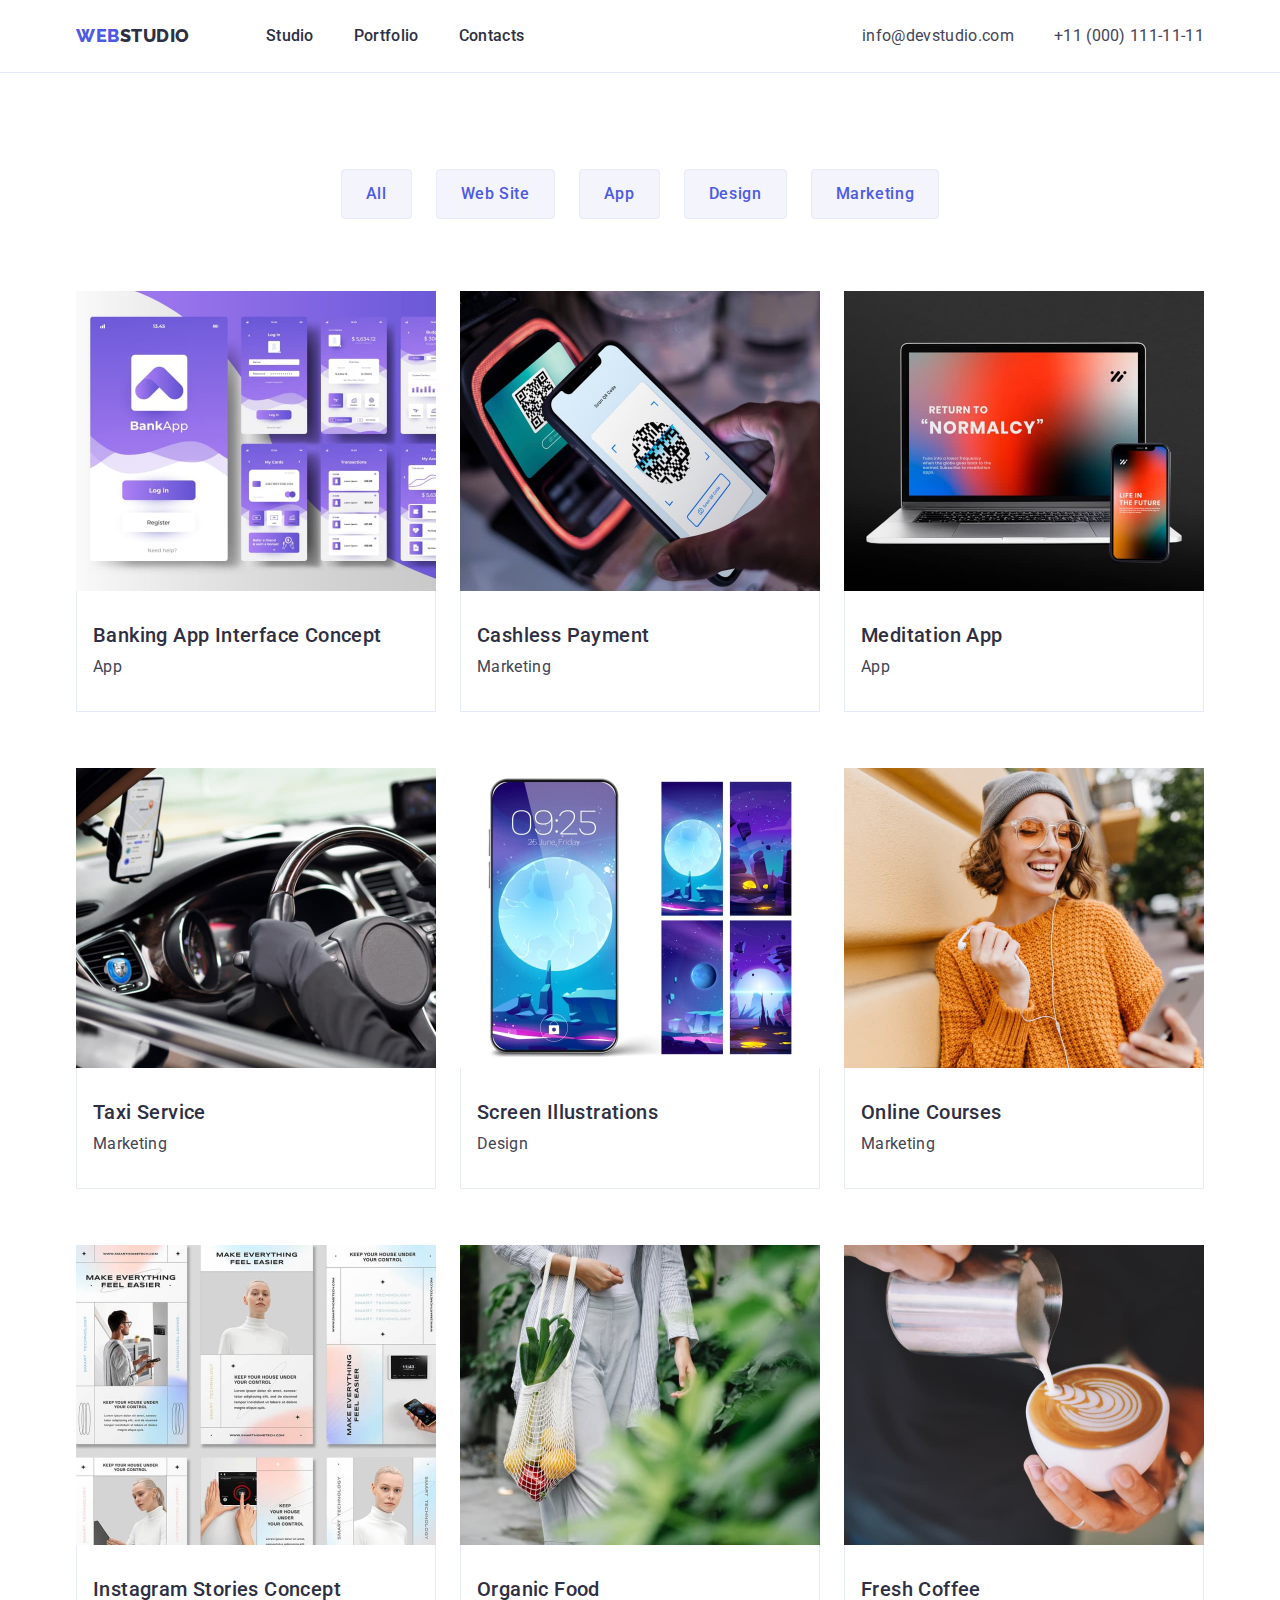
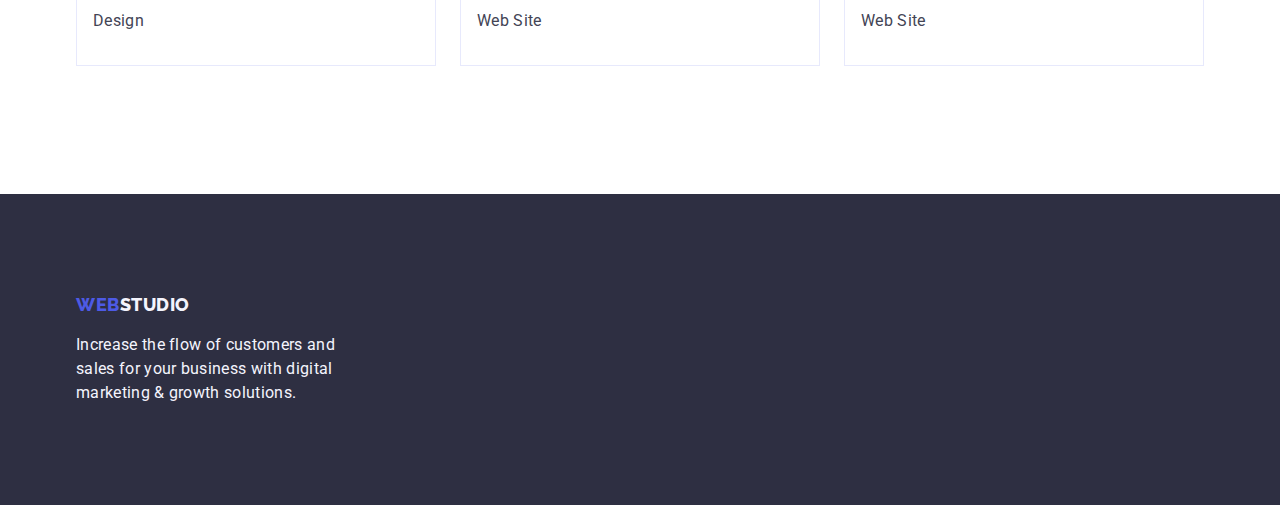
==== portfolio.html @ 6b1606ec "Initial commit" ====
<!DOCTYPE html>
<html lang="en">
<head>
    <meta charset="utf-8" />
    <meta name="viewport" content="width=device-width, initial-scale=1.0" />
    <title>Portfolio</title>
    <!--Fonts-->
    <link rel="preconnect" href="https://fonts.googleapis.com">
    <link rel="preconnect" href="https://fonts.gstatic.com" crossorigin>
    <link
    href="https://fonts.googleapis.com/css2?family=Raleway:ital,wght@0,100;0,200;0,300;0,400;0,500;0,600;0,700;0,800;0,900;1,100;1,200;1,300;1,400;1,500;1,600;1,700;1,800;1,900&family=Roboto:ital,wght@0,100;0,300;0,400;0,500;0,700;0,900;1,100;1,300;1,400;1,500;1,700;1,900&display=swap"
    rel="stylesheet">
    <!--Normalize-->
    <link rel="stylesheet" href="https://cdn.jsdelivr.net/npm/modern-normalize@2.0.0/modern-normalize.min.css">
    <!--Custom-->
    <link rel="stylesheet" href="./css/styles.css">
</head>
<body>
    <header class="header">
    <div class="container header-container header-portfolio">
    <nav class="header-navigation">
        <a class="header-logo link" rel="stylesheet"
        href="./index.html">Web<span class="logo-name">Studio</span></a>
        <ul class="list header-list">
            <li class="header-menu-item"><a class="header-menu-link link" href="./index.html">Studio</a></li>
            <li class="header-menu-item"><a class="header-menu-link link" href="./portfolio.html">Portfolio</a></li>
            <li class="header-menu-item"><a class="header-menu-link link" href="">Contacts</a></li>
        </ul>
    </nav>
    <address class="header-address">
        <ul class="list header-list">
            <li class="header-soc-item"><a class="header-soc-link link" href="mailto:info@devstudio.com">info@devstudio.com</a></li>
            <li class="header-soc-item"><a class="header-soc-link link" href="tel:+110001111111">+11 (000) 111-11-11</a></li>
        </ul>
    </address>
    </div>
    </header>
    <main>
        <section class="portfolio">
        <div class="container">
        <h1 class="visually-hidden">Portfolio</h1>
            <ul class="list port-list">
                <li><button type="button" class="portfolio-btn">All</button></li>
                <li><button type="button" class="portfolio-btn">Web Site</button></li>
                <li><button type="button" class="portfolio-btn">App</button></li>
                <li><button type="button" class="portfolio-btn">Design</button></li>
                <li><button type="button" class="portfolio-btn">Marketing</button></li>
            </ul>
            <ul class="list port-list-img">
                <li  class="port-list-item">
                    <a class="link" href="">
                    <img src="./images/portfolio1.jpg" 
                    alt="BankApp" 
                    width="360" 
                    height="300" 
                    /> 
                    <div class="port-item">
                    <h2 class="port-h">Banking App Interface Concept</h2>
                    <p class="port-h-text">App</p>
                    </div>
                    </a>
                </li>
                
                <li class="port-list-item">
                    <a class="link" href="">
                    <img src="./images/portfolio2.jpg" 
                    alt="Cashless Payment" 
                    width="360" 
                    height="300" 
                    /> 
                    <div class="port-item">
                    <h2 class="port-h">Cashless Payment</h2>
                    <p class="port-h-text">Marketing</p>
                    </div>
                    </a>
                </li>
            
                <li class="port-list-item">
                    <a class="link" href="">
                    <img src="./images/portfolio3.jpg" 
                    alt="Meditation App" 
                    width="360" 
                    height="300" 
                    /> 
                    <div class="port-item">
                    <h2 class="port-h">Meditation App</h2>
                    <p class="port-h-text">App</p>
                    </div>
                    </a>
                </li>

                <li class="port-list-item">
                    <a class="link" href="">
                    <img src="./images/portfolio4.jpg" 
                    alt="Taxi Service" 
                    width="360" 
                    height="300" 
                    /> 
                    <div class="port-item">
                    <h2 class="port-h">Taxi Service</h2>
                    <p class="port-h-text">Marketing</p>
                    </div>
                    </a>
                </li>

                <li class="port-list-item">
                    <a class="link" href="">
                    <img src="./images/portfolio5.jpg" 
                    alt="Screen Illustrations" 
                    width="360" 
                    height="300" 
                    /> 
                    <div class="port-item">
                    <h2 class="port-h">Screen Illustrations</h2>
                    <p class="port-h-text">Design</p>
                    </div>
                    </a>
                </li>

                <li class="port-list-item">
                    <a class="link" href="">
                    <img src="./images/portfolio6.jpg" 
                    alt="Girl" 
                    width="360" 
                    height="300" 
                    /> 
                    <div class="port-item">
                    <h2 class="port-h">Online Courses</h2>
                    <p class="port-h-text">Marketing</p>
                    </div>
                    </a>
                </li>

          <li class="port-list-item">
                    <a class="link" href="">
                    <img src="./images/portfolio7.jpg" 
                    alt="Instagram Stories Concept" 
                    width="360" 
                    height="300" 
                    /> 
                    <div class="port-item">
                    <h2 class="port-h">Instagram Stories Concept</h2>
                    <p class="port-h-text">Design</p>
                    </div>
                    </a>
                </li>

                <li class="port-list-item">
                    <a class="link" href="">
                    <img src="./images/portfolio8.jpg" 
                    alt="Organic Food" 
                    width="360" 
                    height="300" 
                    /> 
                    <div class="port-item">
                    <h2 class="port-h">Organic Food</h2>
                    <p class="port-h-text">Web Site</p>
                    </div>
                    </a>
                </li>

                <li class="port-list-item">
                    <a class="link" href="">
                    <img src="./images/portfolio9.jpg" 
                    alt="Fresh Coffee" 
                    width="360" 
                    height="300" 
                    /> 
                    <div class="port-item">
                    <h2 class="port-h">Fresh Coffee</h2>
                    <p class="port-h-text">Web Site</p>
                    </div>
                    </a>
                </li>
            </ul>
        </div>    
        </section>
    </main>
    <footer class="footer">
    <div class="container">
        <a class="footer-logo link" rel="stylesheet" 
        href="./index.html">Web<span class="footer-logo-name">Studio</span></a>
        <p class="footer-text">Increase the flow of customers and sales for your business with digital marketing & growth solutions.</p>
    </div>
    </footer>
</body>
</html>
---- css/styles.css ----
:root {
    --primary-font: 'Roboto', sans-serif;
    --primary-black-color: #2e2f42;
    --primary-white-color: #ffffff;
}

p, h1, h2, h3, h4, h5, h6 {
    margin-top: 0;
    margin-bottom: 0;
}

ul, ol, li {
    padding-left: 0;
    margin-top: 0;
    margin-bottom: 0;
}

img {
    display: block;
}

.container {
    width: 1158px;
    padding-left: 15px;
    padding-right: 15px;
    margin: 0 auto;
}

body {
    font-family: 'Roboto', sans-serif;
    color: #434455;
    background-color: #ffffff;
}

.link {
    text-decoration: none;
}

.list {
    list-style: none;
}

/*Header*/

.header {
    border-bottom: 1px solid #e7e9fc;
}

.header-container {
    display: flex;
}

.header-navigation {
    display: flex;
    align-items: center;
}

.header-logo {
    color: var(--iris, #4D5AE5);
    font-family: 'Raleway', sans-serif;
    font-size: 18px;
    font-weight: 800;
    line-height: 1.17;
    letter-spacing: 0.03em;
    text-transform: uppercase;
    margin-right: 76px;
}

.logo-name {
    color: #2e2f42;
}

.header-list {
    display: flex;
    gap: 40px
}

.header-menu-item {
    display: block;
}

.header-menu-link {
    display: block;
    color: var(--navyblue, #2E2F42);
    font-family: 'Roboto', sans-serif;
    font-size: 16px;
    font-weight: 500;
    line-height: 24px;
    letter-spacing: 0.32px;
    padding: 24px 0 24px;
}

.header-menu-link:hover,
.header-menu-link:focus {
    color: #404BBF;
}

.header-address {
    font-style: normal;
    margin-left: auto;
    display: flex;
    align-items: center;
}

.header-soc-item {
    display: block;
}

.header-soc-link {
    color: var(--slate, #434455);
    font-family: 'Roboto', sans-serif;
    font-size: 16px;
    font-weight: 400;
    line-height: 24px;
    letter-spacing: 0.32px;
}

.header-soc-link:hover,
.header-soc-link:focus {
    color: #404BBF;
}

/*First Section*/

.hero {
    background: var(--navyblue, #2E2F42);
    padding: 188px 0 188px;
}

.hero-title {
    color: var(--white, #FFF);
    text-align: center;
    font-family: 'Roboto', sans-serif;
    font-size: 56px;
    font-weight: 700;
    line-height: 1.07;
    letter-spacing: 1.12px;
    max-width: 496px;
    margin-left: calc((100% - 469px) / 2);
}

.hero-btn {
    font-family: 'Roboto', sans-serif;
    font-weight: 500;
    font-size: 16px;
    line-height: 1.5;
    letter-spacing: 0.04em;
    color: #ffffff;
    cursor: pointer;
    background-color: var(--iris, #4D5AE5);
    display: block;
    min-width: 169px;
    height: 56px;
    border: none;
    border-radius: 4px;
    margin-left: calc((100% - 189px) / 2);
    margin-top: 64px;
}

.hero-btn:hover,
.hero-btn:focus {
    background-color: #404BBF;
}

/*Second Section*/

.solutions {
    padding: 120px 0 120px;
}

.visually-hidden {
    position: absolute;
    width: 1px;
    height: 1px;
    margin: -1px;
    border: 0;
    padding: 0;
    white-space: nowrap;
    clip-path: inset(100%);
    clip: rect(0 0 0 0);
    overflow: hidden;
}

.solutions-list {
    display: flex;
    gap: 24px;
}

.solutions-item {
    display: block;
    width: calc((100% - 72px) / 4);
}

.solutions-subtitle {
    color: var(--navyblue, #2E2F42);
    font-family: 'Roboto', sans-serif;
    font-size: 20px;
    font-weight: 500;
    line-height: 1.2;
    letter-spacing: 0.02em;
    text-transform: capitalize;
    margin-bottom: 8px;
}

.solutions-item-text {
    font-size: 16px;
    line-height: 1.5;
    letter-spacing: 0.02em;
}

/*Third Section*/

.tasks {
    padding-bottom: 120px;
}

.tasks-list {
    display: flex;
    gap: 24px;
}

.tasks-item {
    display: block;
    width: calc((100%-48px)/3);
}

.tasks-title {
    font-size: 36px;
    line-height: 1.11;
    text-align: center;
    text-transform: capitalize;
    color: #2e2f42;
    margin-bottom: 72px;
}

/*Fourth Section*/

.team {
    background: var(--cloud, #F4F4FD);
    padding: 120px 0 120px;
}

.team-title {
    font-size: 36px;
    line-height: 1.11;
    letter-spacing: 0.02em;
    text-align: center;
    color: #2e2f42;
    text-transform: capitalize;
    margin-bottom: 72px;
}

.team-list {
    display: flex;
    gap: 24px;
}

.team-item {
    background-color: #ffffff;
    display: block;
    width: calc((100%-72px)/4);
    border-radius: 0 0 4px 4px;
}

.team-item-title {
    background-color: #ffffff;
    font-weight: 500;
    font-size: 20px;
    line-height: 1.2;
    letter-spacing: 0.02em;
    color: #2e2f42;
    text-align: center;
    margin-bottom: 8px;
}

.team-text {
    line-height: 1.5;
    letter-spacing: 0.02em;
    text-align: center;
}

.team-name {
    padding: 32px 0 32px;
}

.name-team {
    padding: 32px 0 32px;
}

/*Footer*/

.footer {
    background: var(--navyblue, #2E2F42);
    padding: 100px 0 100px;
}

.ft-link {
    display: inline-block;
    margin-bottom: 16px;
}

.footer-logo-name {
    color: var(--cloud, #F4F4FD);
    font-family: 'Raleway', sans-serif;
    font-size: 18px;
    font-weight: 800;
    line-height: 21px;
    letter-spacing: 0.54px;
    text-transform: uppercase;
}

.footer-text {
    color: var(--cloud, #F4F4FD);
    font-family: 'Roboto', sans-serif;
    font-size: 16px;
    font-weight: 400;
    line-height: 24px;
    letter-spacing: 0.32px;
    margin-top: 17.5px;
    max-width: 264px;
}

.footer-logo {
    color: var(--iris, #4D5AE5);
    font-family: 'Raleway', sans-serif;
    font-size: 18px;
    font-weight: 800;
    line-height: 1.17;
    letter-spacing: 0.03em;
    text-transform: uppercase;
}

/*Portfolio*/

.portfolio {
    padding-top: 96px;
    padding-bottom: 120px;
}

.port-list {
    display: flex;
    justify-content: center;
    gap: 24px;
    margin-bottom: 72px;
}

.portfolio-btn {
    background-color: #F4F4FD;
    color: #4D5AE5;
    text-align: center;
    font-family: 'Roboto', sans-serif;
    font-size: 16px;
    font-weight: 500;
    line-height: 24px;
    letter-spacing: 0.64px;
    cursor: pointer;
    padding: 12px 24px 12px;
    border: 1px solid #e7e9fc;
    border-radius: 4px;
}

.portfolio-btn:hover,
.portfolio-btn:focus {
    background-color: #404BBF;
    color: #ffffff;
    border: 1px solid transparent;
}

.port-list-img {
    display: flex;
    flex-wrap: wrap;
    column-gap: 24px;
    row-gap: 48px;
}

.port-list-item {
    width: 1px solid #e7e9fc;
}

.port-item {
    padding: 32px 16px;
    border: 1px solid #e7e9fc;
    border-top: none;
    margin-bottom: 8px;
}

.port-h {
    color: var(--navyblue, #2E2F42);
    font-family: 'Roboto', sans-serif;
    font-size: 20px;
    font-weight: 500;
    line-height: 1.2;
    letter-spacing: 0.02em;
    margin-bottom: 8px;
}

.port-h-text {
    color: var(--slate, #434455);
    font-family: 'Roboto', sans-serif;
    font-size: 16px;
    font-weight: 400;
    line-height: 1.5;
    letter-spacing: 0.02em;
}
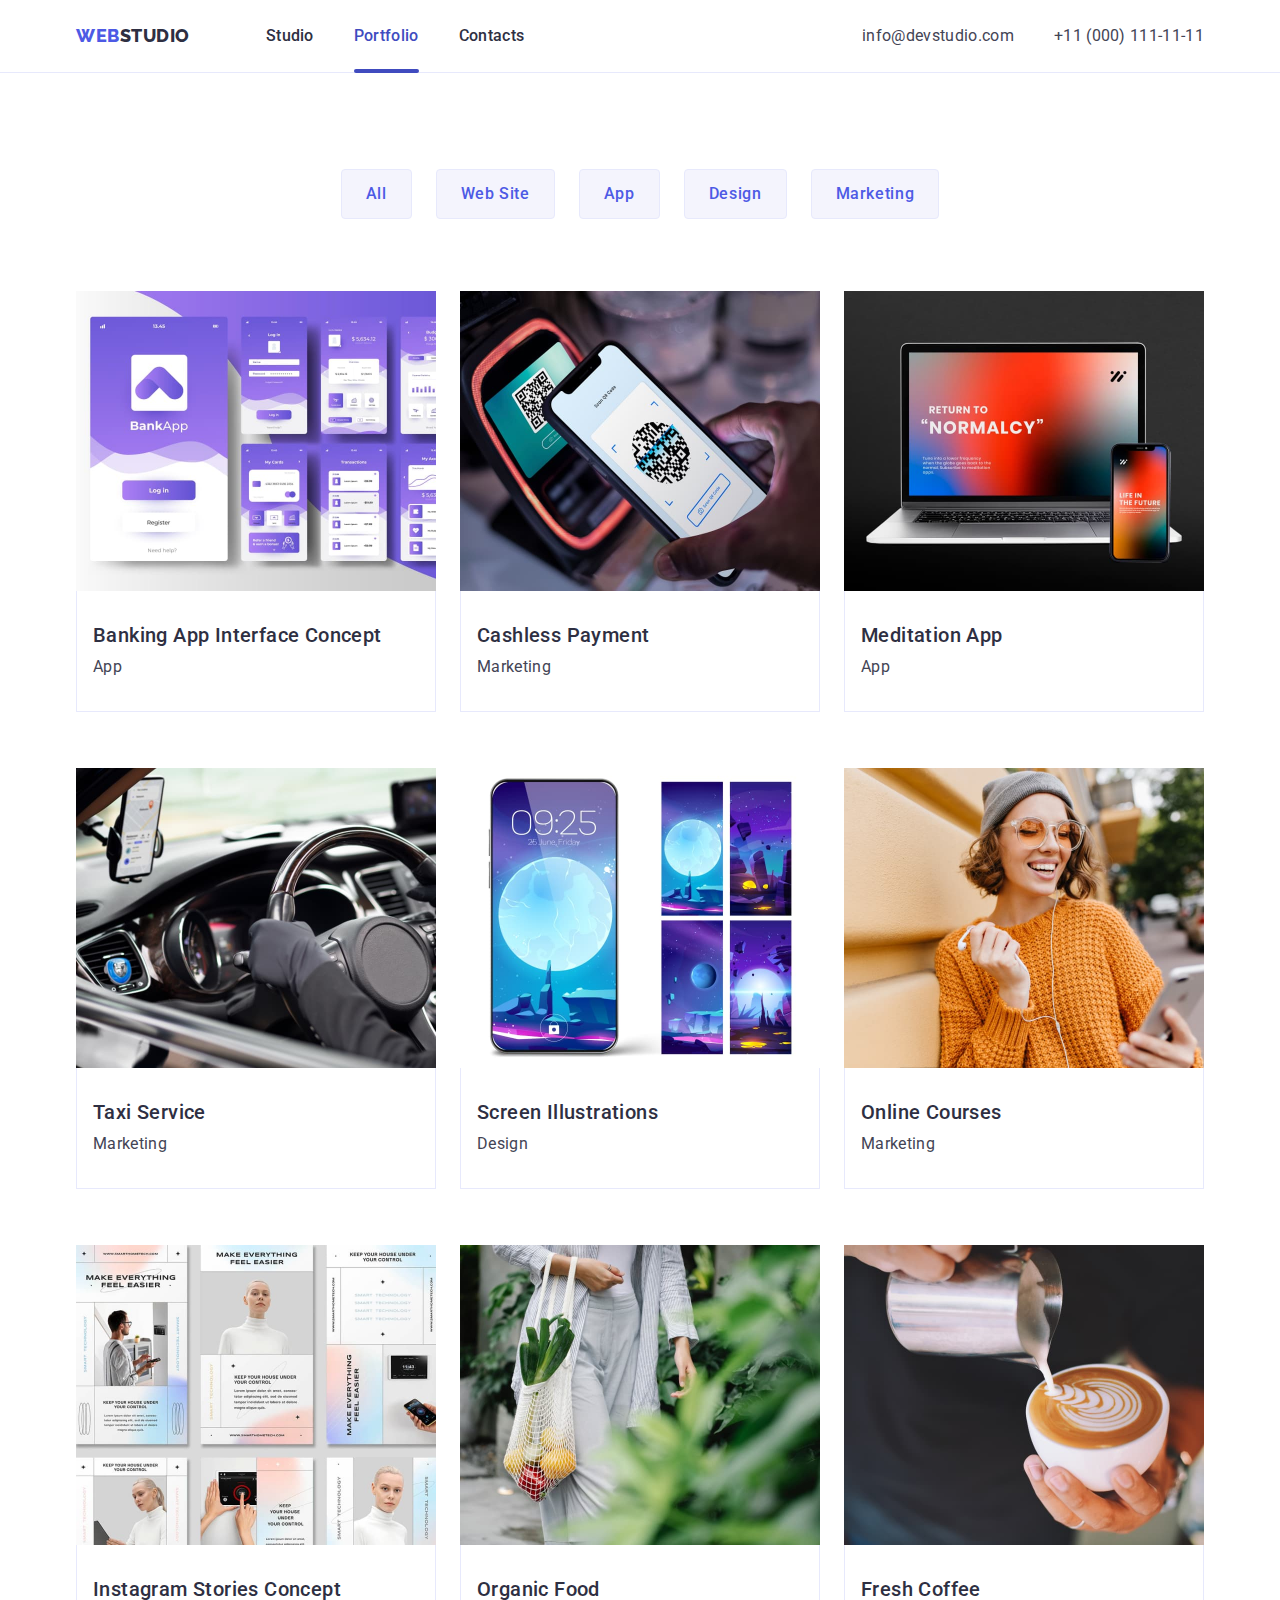
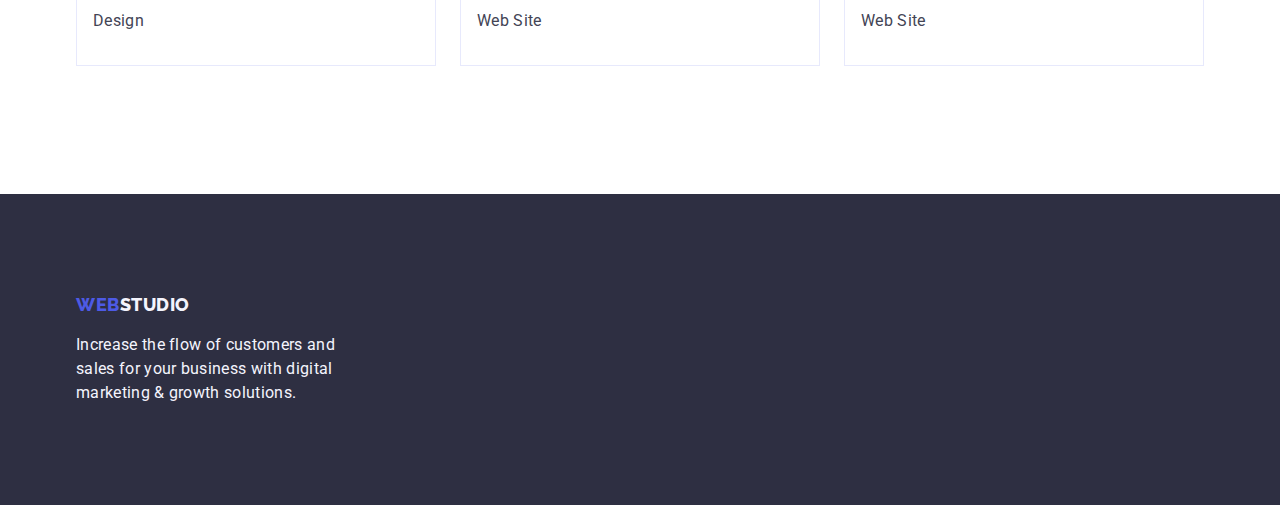
==== commit 78b5fe30: "firsttry" ====
--- a/portfolio.html
+++ b/portfolio.html
@@ -23,7 +23,7 @@
         href="./index.html">Web<span class="logo-name">Studio</span></a>
         <ul class="list header-list">
             <li class="header-menu-item"><a class="header-menu-link link" href="./index.html">Studio</a></li>
-            <li class="header-menu-item"><a class="header-menu-link link" href="./portfolio.html">Portfolio</a></li>
+            <li class="header-menu-item"><a class="header-menu-link link current" href="./portfolio.html">Portfolio</a></li>
             <li class="header-menu-item"><a class="header-menu-link link" href="">Contacts</a></li>
         </ul>
     </nav>
--- a/css/styles.css
+++ b/css/styles.css
@@ -117,6 +117,29 @@
 
 .header-soc-link:hover,
 .header-soc-link:focus {
+    color: #404BBF;
+}
+
+.current {
+    position: relative;
+    color: #404BBF;
+}
+
+.current::after {
+    content: "";
+    position: absolute;
+    width: 100%;
+    height: 4px;
+    border-radius: 2px;
+    left: 0;
+    bottom: -1px;
+    background-color: #404BBF;
+}
+
+.header-menu-link:hover::after,
+.header-menu-link:active::after,
+.header-menu-link:focus::after {
+    background-color: #404BBF;
     color: #404BBF;
 }
 
